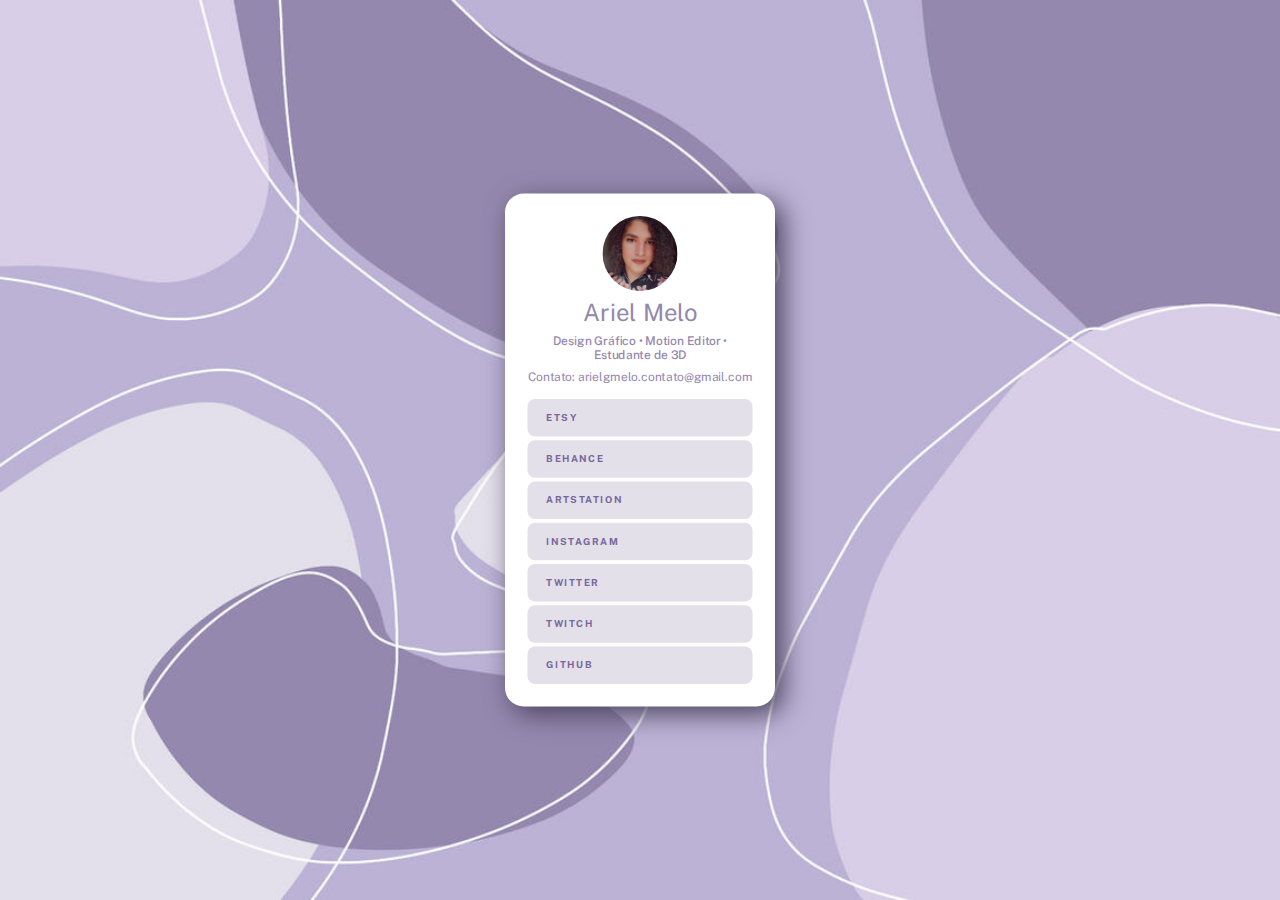
==== new.html @ d16838e7 "Remake completo do site" ====
<!DOCTYPE html>
<html lang="pt-BR">
<head>
    <meta charset="UTF-8">
    <meta http-equiv="X-UA-Compatible" content="IE=edge">
    <meta name="viewport" content="width=device-width, initial-scale=1.0">
    <title>Ariel Melo</title>
    <link rel="stylesheet" href="new.css">
</head>
<body>
    <div id="container">

        <div class="img-container"></div>

        <h1 class="name">Ariel Melo</h1>

            <p class="activities">Design Gráfico • Motion Editor • Estudante de 3D</p>

            <P class="contact">Contato: arielgmelo.contato@gmail.com</P>

            <ul class="list">
                <li>
                    <a class="buttons" href="https://www.etsy.com/shop/arielgmelo" target="_blank"><p class="title">Etsy</p></a>
                </li>
                <li>
                    <a class="buttons" href="https://www.behance.net/arielgmelo" target="_blank"><p class="title">Behance</p></a>
                </li>
                <li>
                    <a class="buttons" href="https://www.artstation.com/arielgmelo" target="_blank"><p class="title">Artstation</p></a>
                </li>
                <li>
                    <a class="buttons" href="https://www.instagram.com/arielgmelo" target="_blank"><p class="title">Instagram</p></a>
                </li>
                <li>
                    <a class="buttons" href="https://www.twitter.com/arielgmelo" target="_blank"><p class="title">Twitter</p></a>
                </li>
                <li>
                    <a class="buttons" href="https://www.twitch.tv/arielgmelo" target="_blank"><p class="title">Twitch</p></a>
                </li>
                <li>
                    <a class="buttons" href="https://www.github.com/arielgmelo" target="_blank"><p class="title">GitHub</p></a>
                </li>
            </ul>

    </div>
</body>
</html>
---- new.css ----
@charset "UTF-8";

@import url('https://fonts.googleapis.com/css2?family=Public+Sans:ital,wght@0,100;0,200;0,300;0,400;0,500;0,600;0,700;0,800;0,900;1,100;1,200;1,300;1,400;1,500;1,600;1,700;1,800;1,900&display=swap');

* {
    margin: 0px;
    padding: 0px;
}

@-webkit-keyframes ZoomIn {
    100% {
        -webkit-transform: scale(1,1); 
    }
}

@keyframes ZoomIn {
    100% {
        transform: scale(1,1); 
    }
}

body {
    height: 100vh;
    display: flex;
    align-items: center;
    justify-content: center;
    background-color: #bcb2d5;
    background-image: url(imagens/background.jpg);
    background-attachment: fixed;
    background-repeat: no-repeat;
    background-size: cover;
    background-position: center;
}

#container {
    background-color: white;
    border-radius: 25px;
    box-shadow: 10px 10px 35px #4b425e;
    max-width: 300px;
    min-width: 250px;
    padding: 30px;
    color: #9388ad;
    font-family: 'Public Sans', Arial, Helvetica, sans-serif;
    animation: ZoomIn .5s;
    transform: scale(0.75,0.75);
    animation-fill-mode: forwards;
    -webkit-animation: ZoomIn .5s;
    -webkit-transform: scale(0.75,0.75);
    -webkit-animation-fill-mode: forwards;
} 

.img-container {
    background-color: #c4c4c4;
    background-image: url(imagens/foto-perfil.png);
    background-size: cover;
    border-radius: 50%;
    height: 100px;
    width: 100px;
    margin: auto;

}

.name {
    
    font-weight: normal;
    text-align: center;
    padding: 10px 0px;
}

.activities {
    text-align: center;
    padding-bottom: 10px;
    font-size: 1em;
    font-weight: 500;
}

.contact {
    text-align: center;
    padding-bottom: 20px;
}

.list {
    display: flex;
    gap: 5px;
    flex-direction: column;
    list-style: none;
}

.buttons {
    display: block;
    background-color: #E3E0E9;
    line-height: 50px;
    width: 100%;
    height: 50px;
    border-radius: 10px;
    text-decoration: none;
}

.title {
    color: #76669b;
    text-transform: uppercase;
    letter-spacing: 2px;
    font-weight: bold;
    font-size: 0.8em;
    padding-left: 25px;
}

.buttons:hover {
    background-color: #9488ae;
    transform: scale(1.05);
    transition-duration: 0.3s;
}

.title:hover {
    color: #E3E0E9;
    transition-duration: 0.3s;
}
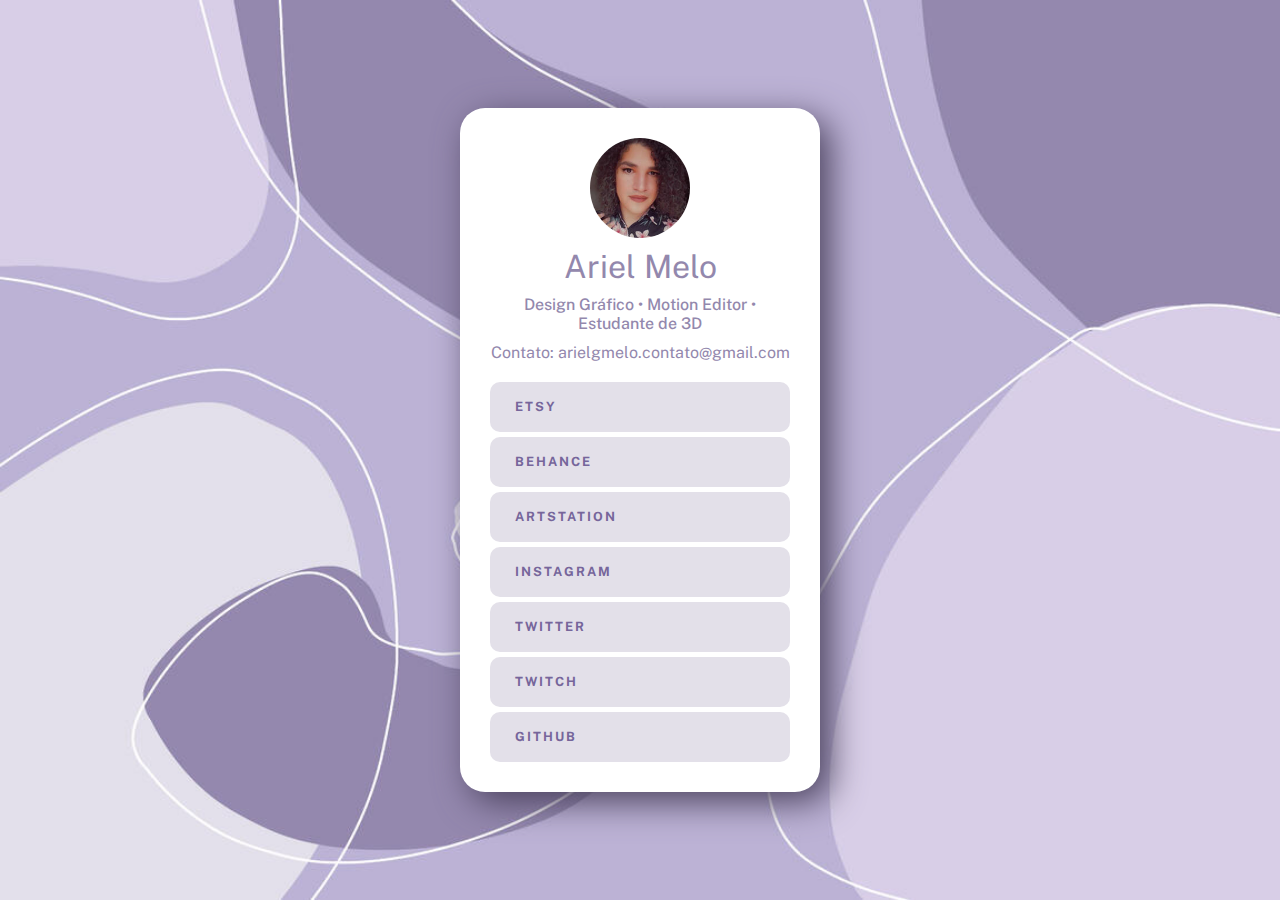
==== commit 02fb1375: "Update nas animações" ====
--- a/new.html
+++ b/new.html
@@ -13,34 +13,34 @@
         <div class="img-container"></div>
 
         <h1 class="name">Ariel Melo</h1>
+        
+        <p class="activities">Design Gráfico • Motion Editor • Estudante de 3D</p>
 
-            <p class="activities">Design Gráfico • Motion Editor • Estudante de 3D</p>
+        <P class="contact">Contato: arielgmelo.contato@gmail.com</P>
 
-            <P class="contact">Contato: arielgmelo.contato@gmail.com</P>
-
-            <ul class="list">
-                <li>
-                    <a class="buttons" href="https://www.etsy.com/shop/arielgmelo" target="_blank"><p class="title">Etsy</p></a>
-                </li>
-                <li>
-                    <a class="buttons" href="https://www.behance.net/arielgmelo" target="_blank"><p class="title">Behance</p></a>
-                </li>
-                <li>
-                    <a class="buttons" href="https://www.artstation.com/arielgmelo" target="_blank"><p class="title">Artstation</p></a>
-                </li>
-                <li>
-                    <a class="buttons" href="https://www.instagram.com/arielgmelo" target="_blank"><p class="title">Instagram</p></a>
-                </li>
-                <li>
-                    <a class="buttons" href="https://www.twitter.com/arielgmelo" target="_blank"><p class="title">Twitter</p></a>
-                </li>
-                <li>
-                    <a class="buttons" href="https://www.twitch.tv/arielgmelo" target="_blank"><p class="title">Twitch</p></a>
-                </li>
-                <li>
-                    <a class="buttons" href="https://www.github.com/arielgmelo" target="_blank"><p class="title">GitHub</p></a>
-                </li>
-            </ul>
+        <ul class="list">
+            <li>
+                <a class="buttons" href="https://www.etsy.com/shop/arielgmelo" target="_blank"><p class="title">Etsy</p></a>
+            </li>
+            <li>
+                <a class="buttons" href="https://www.behance.net/arielgmelo" target="_blank"><p class="title">Behance</p></a>
+            </li>
+            <li>
+                <a class="buttons" href="https://www.artstation.com/arielgmelo" target="_blank"><p class="title">Artstation</p></a>
+            </li>
+            <li>
+                <a class="buttons" href="https://www.instagram.com/arielgmelo" target="_blank"><p class="title">Instagram</p></a>
+            </li>
+            <li>
+                <a class="buttons" href="https://www.twitter.com/arielgmelo" target="_blank"><p class="title">Twitter</p></a>
+            </li>
+            <li>
+                <a class="buttons" href="https://www.twitch.tv/arielgmelo" target="_blank"><p class="title">Twitch</p></a>
+            </li>
+            <li>
+                <a class="buttons" href="https://www.github.com/arielgmelo" target="_blank"><p class="title">GitHub</p></a>
+            </li>
+        </ul>
 
     </div>
 </body>
--- a/new.css
+++ b/new.css
@@ -7,15 +7,23 @@
     padding: 0px;
 }
 
-@-webkit-keyframes ZoomIn {
+@keyframes zoomIn {
+    0% {
+        transform: scale(0.7);
+    }
+
     100% {
-        -webkit-transform: scale(1,1); 
+        transform: scale(1); 
     }
 }
 
-@keyframes ZoomIn {
+@keyframes fadeIn {
+    0% {
+        opacity: 0;
+    }
+
     100% {
-        transform: scale(1,1); 
+        opacity: 1;
     }
 }
 
@@ -41,12 +49,7 @@
     padding: 30px;
     color: #9388ad;
     font-family: 'Public Sans', Arial, Helvetica, sans-serif;
-    animation: ZoomIn .5s;
-    transform: scale(0.75,0.75);
-    animation-fill-mode: forwards;
-    -webkit-animation: ZoomIn .5s;
-    -webkit-transform: scale(0.75,0.75);
-    -webkit-animation-fill-mode: forwards;
+    animation: zoomIn .5s forwards, fadeIn .5s forwards;
 } 
 
 .img-container {
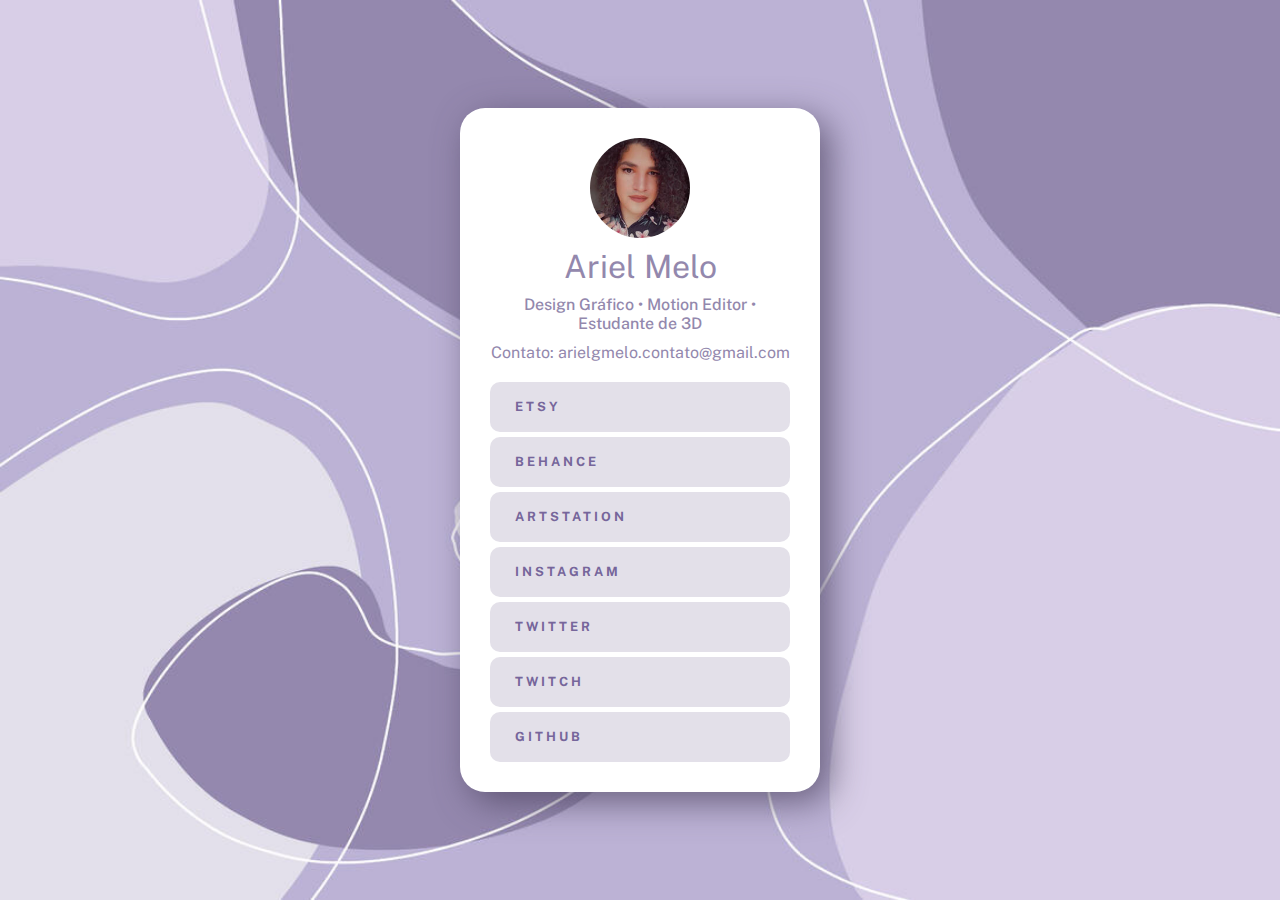
==== commit 3f3efa53: "Muitas mudanças" ====
--- a/new.html
+++ b/new.html
@@ -8,40 +8,40 @@
     <link rel="stylesheet" href="new.css">
 </head>
 <body>
-    <div id="container">
-
-        <div class="img-container"></div>
-
-        <h1 class="name">Ariel Melo</h1>
+    <div id="background">
+        <div id="container">
+            <div class="img-container"></div>
+            <h1 class="name">Ariel Melo</h1>
         
-        <p class="activities">Design Gráfico • Motion Editor • Estudante de 3D</p>
-
-        <P class="contact">Contato: arielgmelo.contato@gmail.com</P>
-
-        <ul class="list">
-            <li>
-                <a class="buttons" href="https://www.etsy.com/shop/arielgmelo" target="_blank"><p class="title">Etsy</p></a>
-            </li>
-            <li>
-                <a class="buttons" href="https://www.behance.net/arielgmelo" target="_blank"><p class="title">Behance</p></a>
-            </li>
-            <li>
-                <a class="buttons" href="https://www.artstation.com/arielgmelo" target="_blank"><p class="title">Artstation</p></a>
-            </li>
-            <li>
-                <a class="buttons" href="https://www.instagram.com/arielgmelo" target="_blank"><p class="title">Instagram</p></a>
-            </li>
-            <li>
-                <a class="buttons" href="https://www.twitter.com/arielgmelo" target="_blank"><p class="title">Twitter</p></a>
-            </li>
-            <li>
-                <a class="buttons" href="https://www.twitch.tv/arielgmelo" target="_blank"><p class="title">Twitch</p></a>
-            </li>
-            <li>
-                <a class="buttons" href="https://www.github.com/arielgmelo" target="_blank"><p class="title">GitHub</p></a>
-            </li>
-        </ul>
-
+            <p class="activities">Design Gráfico • Motion Editor • Estudante de 3D</p>
+            <P class="contact">Contato: arielgmelo.contato@gmail.com</P>
+            <ul class="list">
+                <li>
+                    <a class="buttons" href="https://www.etsy.com/shop/arielgmelo" target="_blank"><p class="title">Etsy</p></a>
+                </li>
+                <li>
+                    <a class="buttons" href="https://www.behance.net/arielgmelo" target="_blank"><p class="title">Behance</p></a>
+                </li>
+                <li>
+                    <a class="buttons" href="https://www.artstation.com/arielgmelo" target="_blank"><p class="title">Artstation</p></a>
+                </li>
+                <li>
+                    <a class="buttons" href="https://www.instagram.com/arielgmelo" target="_blank"><p class="title">Instagram</p></a>
+                </li>
+                <li>
+                    <a class="buttons" href="https://www.twitter.com/arielgmelo" target="_blank"><p class="title">Twitter</p></a>
+                </li>
+                <li>
+                    <a class="buttons" href="https://www.twitch.tv/arielgmelo" target="_blank"><p class="title">Twitch</p></a>
+                </li>
+                <li>
+                    <a class="buttons" href="https://www.github.com/arielgmelo" target="_blank"><p class="title">GitHub</p></a>
+                </li>
+            </ul>
+        </div>
     </div>
 </body>
-</html>+</html>
+
+<main></main>
+<div></div>--- a/new.css
+++ b/new.css
@@ -22,12 +22,30 @@
         opacity: 0;
     }
 
+    50% {
+        opacity: 0;
+    }
+
     100% {
         opacity: 1;
     }
 }
 
-body {
+@keyframes bgFadeIn{
+    0% {
+        opacity: 0;
+    }
+
+    40% {
+        opacity: 0;
+    }
+
+    100% {
+        opacity: 1;
+    }
+}
+
+#background {
     height: 100vh;
     display: flex;
     align-items: center;
@@ -38,18 +56,19 @@
     background-repeat: no-repeat;
     background-size: cover;
     background-position: center;
+    animation: bgFadeIn .5s forwards;
 }
 
 #container {
     background-color: white;
     border-radius: 25px;
-    box-shadow: 10px 10px 35px #4b425e;
+    box-shadow: 10px 10px 35px #4b425ebb;
     max-width: 300px;
     min-width: 250px;
     padding: 30px;
     color: #9388ad;
     font-family: 'Public Sans', Arial, Helvetica, sans-serif;
-    animation: zoomIn .5s forwards, fadeIn .5s forwards;
+    animation: zoomIn .8s forwards, fadeIn .8s forwards;
 } 
 
 .img-container {
@@ -102,7 +121,7 @@
 .title {
     color: #76669b;
     text-transform: uppercase;
-    letter-spacing: 2px;
+    letter-spacing: 3px;
     font-weight: bold;
     font-size: 0.8em;
     padding-left: 25px;
